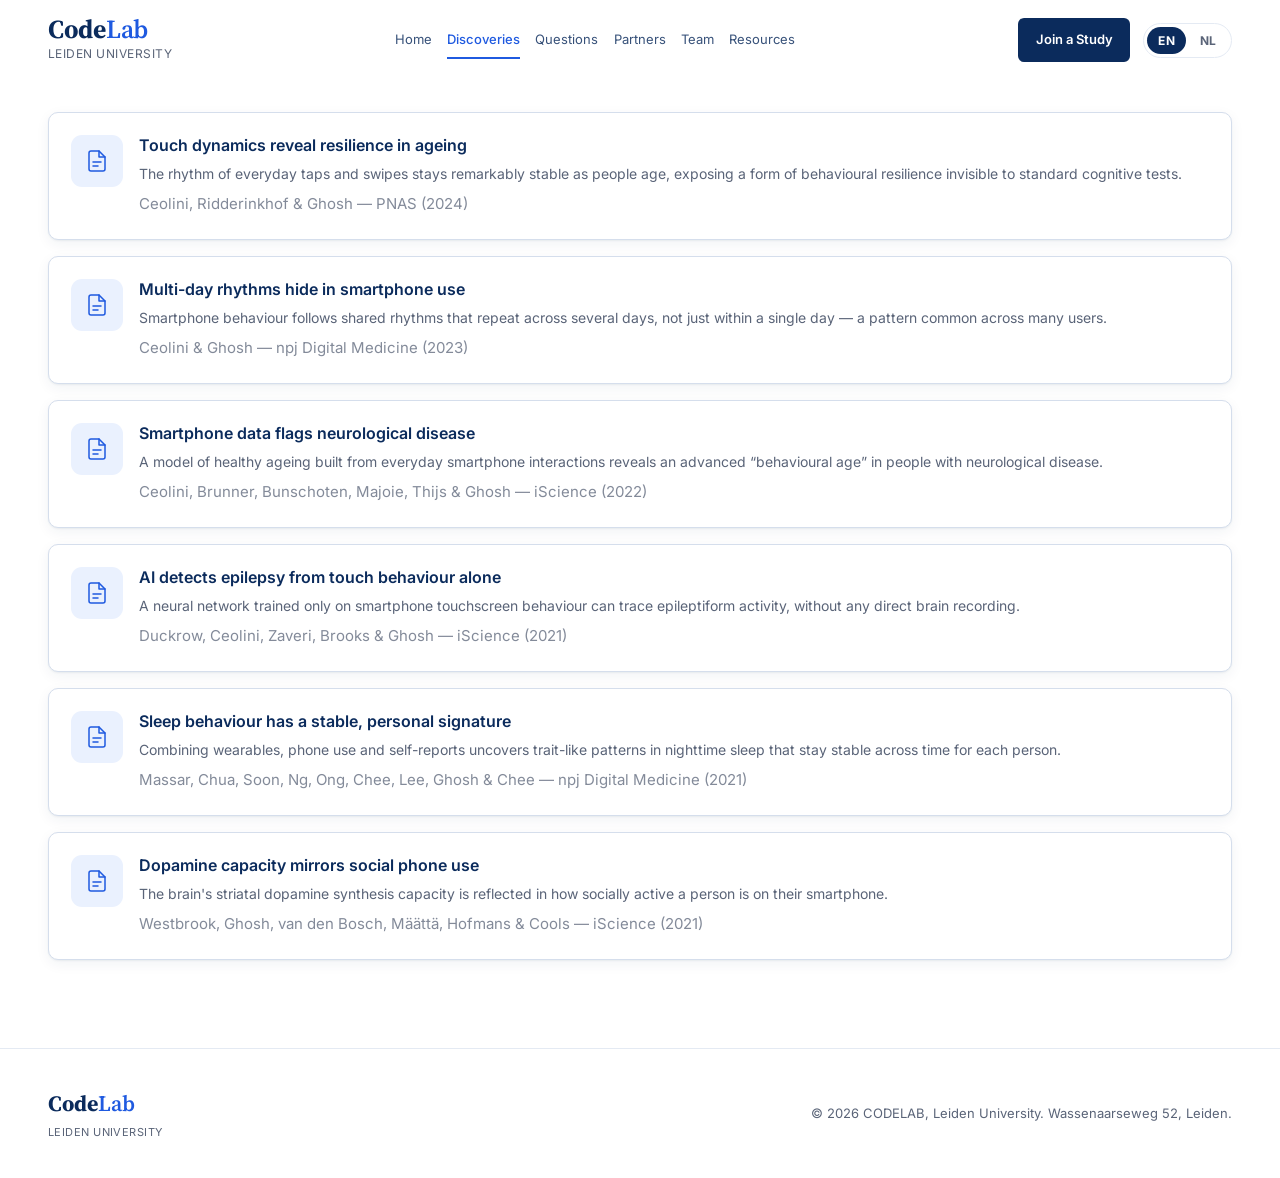
==== discoveries.html @ 873457bf "Update: database" ====
<!DOCTYPE html>
<html lang="en">
<head>
<meta charset="utf-8">
<meta name="viewport" content="width=device-width, initial-scale=1">
<title>Methods &amp; Discoveries · CODELAB — Leiden University</title>
<meta name="description" content="How CODELAB studies real-world behaviour: smartphone touch dynamics, neural recording, and computational modelling — and what we've found so far.">
<link rel="preconnect" href="https://fonts.googleapis.com">
<link rel="preconnect" href="https://fonts.gstatic.com" crossorigin>
<link href="https://fonts.googleapis.com/css2?family=Source+Serif+4:opsz,wght@8..60,400;8..60,600;8..60,700&family=Inter:wght@400;500;600;700&display=swap" rel="stylesheet">
<link rel="icon" href="data:image/svg+xml,<svg xmlns='http://www.w3.org/2000/svg' viewBox='0 0 32 32'><circle cx='16' cy='16' r='14' fill='%231f5ae0'/></svg>">
<link rel="stylesheet" href="css/styles.css">
</head>
<body>

<!-- HEADER -->
<header class="site-header" id="header">
  <div class="wrap header-inner">
    <a class="brand" href="index.html" aria-label="CODELAB, Leiden University">
      <span class="brand-name"><strong>Code</strong>Lab</span>
      <span class="brand-sub" data-i18n="brandSub">Leiden University</span>
    </a>

    <nav class="nav" id="primary-nav" aria-label="Primary">
        <a href="index.html" data-i18n="navHome">Home</a>
        <a href="discoveries.html" class="is-active" data-i18n="navMethods">Discoveries</a>
        <a href="questions.html" data-i18n="navQuestions">Questions</a>
        <a href="partners.html" data-i18n="navPartners">Partners</a>
        <a href="team.html" data-i18n="navTeam">Team</a>
        <a href="resources.html" data-i18n="navResources">Resources</a>
      </nav>

    <div class="header-controls">
      <a href="https://www.universiteitleiden.nl/en/staffmembers/arko-ghosh" class="btn btn-primary btn-sm nav-cta" data-i18n="navJoin">Join a Study</a>

      <div class="lang-switch" role="group" aria-label="Language">
        <button class="lang-btn is-active" data-lang="en" type="button">EN</button>
        <button class="lang-btn" data-lang="nl" type="button">NL</button>
      </div>

      <button class="nav-toggle" id="navToggle" aria-expanded="false" aria-controls="primary-nav" aria-label="Open menu">
        <span></span><span></span><span></span>
      </button>
    </div>
  </div>
</header>

<main>

<!-- DISCOVERIES -->
<section class="discoveries-section">
  <div class="wrap">
    <!-- Filled from data/discoveries.json -->
    <div class="discovery-grid" id="discoveryGrid"></div>
  </div>
</section>

</main>

<footer class="site-footer">
  <div class="wrap footer-inner">
    <div>
      <span class="footer-brand"><strong>Code</strong>Lab</span>
      <span class="footer-sub" data-i18n="brandSub">Leiden University</span>
    </div>
    <p class="footer-note">© <span id="year">2026</span> <span data-i18n="footerNote">CODELAB, Leiden University. Wassenaarseweg 52, Leiden.</span></p>
  </div>
</footer>

<script src="js/main.js"></script>
<script src="js/data.js"></script>
<script>
/* Shown when a paper has no image. */
var DEFAULT_ICON = '<path d="M14 2H6a2 2 0 0 0-2 2v16a2 2 0 0 0 2 2h12a2 2 0 0 0 2-2V8z"/><path d="M14 2v6h6"/><path d="M8 13h8M8 17h5"/>';

CodeLabData.load(['discoveries']).then(function (data) {
  var D = CodeLabData, dict = { en: {}, nl: {} };
  var grid = document.getElementById('discoveryGrid');

  if (!data.discoveries) {
    D.showError(grid);
  } else {
    /* Newest year first; papers from the same year keep their file order. */
    var papers = D.sortByTime(data.discoveries, function (p) { return String(p.year); }, 'desc');
    grid.innerHTML = papers.map(function (p, i) {
      var key = 'paper' + i;
      var media = p.image
        ? '<div class="discovery-media"><img src="' + D.esc(p.image) + '" alt="' + D.esc(D.text(p.title, 'en')) + '" loading="lazy"></div>'
        : '<div class="discovery-icon"><svg viewBox="0 0 24 24" aria-hidden="true">' + DEFAULT_ICON + '</svg></div>';
      var title = '<span data-i18n="' + D.addText(dict, key + 'Name', p.title) + '"></span>';
      if (p.url) title = '<a class="discovery-link" href="' + D.esc(p.url) + '" target="_blank" rel="noopener">' + title + '</a>';
      return '<div class="discovery-item' + (p.image ? ' has-image' : '') + ' reveal"' + (i ? ' data-delay="' + Math.min(i, 7) + '"' : '') + '>' +
        media +
        '<div>' +
          '<p class="discovery-name">' + title + '</p>' +
          '<p class="discovery-desc" data-i18n="' + D.addText(dict, key + 'Desc', p.summary) + '"></p>' +
          '<span class="discovery-cite">' + D.esc(p.authors) + ' — ' + D.esc(p.journal) + ' (' + D.esc(p.year) + ')</span>' +
        '</div>' +
      '</div>';
    }).join('');
  }

  initSite(dict);
});
</script>
</body>
</html>
---- css/styles.css ----
/* ==========================================================
   CodeLab · Leiden University — Design Tokens
   ========================================================== */
:root {
  --ink:        #0B2B5C;
  --ink-soft:   #2A3550;
  --blue:       #1F5AE0;
  --blue-700:   #123C9E;
  --blue-100:   #DCE7FA;
  --blue-050:   #EAF1FE;
  --amber:      #F5B33C;
  --green:      #4CAF7D;
  --text:       #5A6478;
  --bg:         #FFFFFF;
  --bg-soft:    #F6F8FC;
  --line:       #E4EAF3;
  --serif: "Source Serif 4", Georgia, serif;
  --sans:  "Inter", system-ui, -apple-system, sans-serif;
  --wrap:   1400px;
  --nav-h:  80px;
  --radius: 10px;
  --ease:   cubic-bezier(.22,.68,.28,1);
}
*, *::before, *::after { box-sizing: border-box }
html { scroll-behavior: smooth }
body {
  margin: 0; background: var(--bg); color: var(--text);
  font-family: var(--sans); font-size: 18px; line-height: 1.65;
  -webkit-font-smoothing: antialiased;
  overflow-x: clip;
}
img, svg { display: block; max-width: 100% }
a { color: inherit; text-decoration: none }
h1, h2, h3, h4 { margin: 0; color: var(--ink) }
p { margin: 0 }
.wrap { max-width: var(--wrap); margin: 0 auto; padding: 0 48px }
.arrow { display: inline-block; transition: transform .25s var(--ease) }
a:hover .arrow, button:hover .arrow { transform: translateX(4px) }
:focus-visible { outline: 2px solid var(--blue); outline-offset: 3px; border-radius: 4px }

.btn {
  display: inline-flex; align-items: center; gap: 10px;
  padding: 14px 26px; border-radius: 6px; border: 1px solid transparent;
  font-weight: 600; font-size: 15px; cursor: pointer;
  transition: background .2s var(--ease), color .2s var(--ease), box-shadow .2s var(--ease);
}
.btn-primary { background: var(--ink); color: #fff }
.btn-primary:hover { background: var(--blue-700); box-shadow: 0 8px 20px rgba(18,60,158,.22) }

.btn-sm { padding: 10px 20px; font-size: 14px }

/* ---- Header ---- */
.site-header {
  position: sticky; top: 0; z-index: 50;
  background: rgba(255,255,255,.92);
  backdrop-filter: saturate(160%) blur(10px);
  transition: box-shadow .25s var(--ease);
}
.site-header.is-stuck { box-shadow: 0 1px 0 var(--line), 0 6px 24px rgba(11,43,92,.06) }
.header-inner {
  display: flex; align-items: center; justify-content: space-between;
  gap: clamp(14px, 1.6vw, 30px); min-height: 80px;
}
.brand { display: flex; flex-direction: column; gap: 2px; flex-shrink: 0 }
.brand-name {
  display: block; font-family: var(--serif); font-size: 26px;
  font-weight: 600; color: var(--blue); letter-spacing: -.01em; line-height: 1
}
.brand-name strong { color: var(--ink); font-weight: 700 }
.brand-sub { display: block; font-size: 12px; color: var(--text); letter-spacing: .04em; text-transform: uppercase }

.header-controls { display: flex; align-items: center; gap: clamp(10px, 1vw, 16px); flex-shrink: 0 }

.lang-switch {
  display: flex; align-items: center; gap: 2px;
  border: 1px solid var(--line); border-radius: 999px; padding: 3px; background: #fff
}
.lang-btn {
  border: 0; background: none; padding: 6px clamp(9px, 0.9vw, 13px); border-radius: 999px;
  font-size: 12px; font-weight: 700; letter-spacing: .02em;
  color: var(--text); cursor: pointer; transition: background .2s var(--ease), color .2s var(--ease);
  font-family: var(--sans);
}
.lang-btn.is-active { background: var(--ink); color: #fff }
.lang-btn:hover:not(.is-active) { color: var(--blue) }

.nav { display: flex; align-items: center; justify-content: center; flex: 1; min-width: 0; gap: clamp(10px, 1.2vw, 22px) }
.nav a { font-size: clamp(13px, 1vw, 16px); color: var(--ink); opacity: .82; position: relative; padding: 6px 0; white-space: nowrap }
.nav a:hover { opacity: 1; color: var(--blue) }
.nav a.is-active { color: var(--blue); opacity: 1; font-weight: 500 }
.nav a.is-active::after {
  content: ""; position: absolute; left: 0; right: 0; bottom: -2px;
  height: 2px; background: var(--blue)
}
.nav-cta { color: #fff !important; opacity: 1 !important; white-space: nowrap; padding: 10px clamp(14px, 1.3vw, 22px); font-size: clamp(13px, 1vw, 14px) }
.nav-cta.is-active::after { display: none }
.nav-toggle {
  display: none; width: 44px; height: 44px;
  background: none; border: 0; cursor: pointer; padding: 10px
}
.nav-toggle span { display: block; height: 2px; background: var(--ink); margin: 5px 0; transition: transform .25s var(--ease), opacity .2s }
.nav-toggle[aria-expanded="true"] span:nth-child(1) { transform: translateY(7px) rotate(45deg) }
.nav-toggle[aria-expanded="true"] span:nth-child(2) { opacity: 0 }
.nav-toggle[aria-expanded="true"] span:nth-child(3) { transform: translateY(-7px) rotate(-45deg) }

/* ---- Hero (two-column grid: text left ~40%, illustration right ~60%) ---- */
.hero {
  overflow: hidden;
  background: radial-gradient(56% 64% at 72% 48%, rgba(31,90,224,.07), rgba(31,90,224,0) 70%), #fff;
}
.hero-inner {
  display: grid;
  grid-template-columns: minmax(0, 40fr) minmax(0, 60fr);
  gap: clamp(8px, 1.2vw, 20px); align-items: center;
  min-height: calc(100vh - var(--nav-h));
  padding-block: clamp(16px, 3vh, 40px);
}
.hero-copy { position: relative; z-index: 2; display: flex; flex-direction: column }
.hero-media {
  position: relative; z-index: 1;
  justify-self: end; width: 100%;
  transform: scale(1.12); transform-origin: center right;
}
.hero-bg {
  width: 100%; height: auto; max-width: 100%;
  object-fit: contain; display: block;
  animation: heroFade .9s var(--ease) both;
}
@keyframes heroFade { from { opacity: 0; transform: translateY(12px) } to { opacity: 1; transform: none } }
.hero-title {
  font-family: var(--serif); font-weight: 700;
  /* Image beside the text: keep the fixed line breaks and scale the whole title with the screen.
     4vw keeps the longest line (Dutch) inside the text column; 60px caps it once the column stops growing */
  font-size: clamp(32px, 4vw, 60px); line-height: 1.06; letter-spacing: -.02em;
  white-space: nowrap;
}
.hero-title em { font-style: normal; color: var(--blue) }
.hero-lede { margin: clamp(16px, 2.4vh, 24px) 0 clamp(20px, 3vh, 30px); font-size: clamp(17px, 1.2vw, 19px); line-height: 1.6; max-width: 42ch; color: var(--text) }
.hero-actions { display: flex; flex-wrap: wrap; gap: 16px }
.scroll-hint {
  display: inline-flex; align-items: center; gap: 12px;
  margin-top: clamp(20px, 3vh, 32px); color: var(--text); font-size: 14px
}
.scroll-hint:hover { color: var(--blue) }
.scroll-arrow { animation: arrowBounce 1.6s ease-in-out infinite }
@keyframes arrowBounce { 0%, 100% { transform: translateY(0) } 50% { transform: translateY(6px) } }

/* ---- Data load error (js/data.js) ---- */
.data-error { font-size: 14px; color: var(--text); padding: 12px 0 }

/* ---- Shared section labels ---- */

.section-title {
  font-family: var(--serif); font-size: clamp(28px, 2.6vw, 40px);
  font-weight: 600; line-height: 1.2; letter-spacing: -.015em
}

/* ---- Timeline ---- */
.timeline-band {
  border-top: 1px solid var(--line); border-bottom: 1px solid var(--line);
  padding: 44px 0 34px; background: #fff
}
.timeline-head { display: grid; grid-template-columns: 220px minmax(0, 1fr); gap: 28px; align-items: start }
.timeline-title { font-size: 16px; font-weight: 600; line-height: 1.5; color: var(--ink) }
.timeline-scroller { overflow-x: auto; padding-bottom: 6px; scrollbar-width: thin }
.timeline {
  display: grid; grid-auto-flow: column; grid-auto-columns: minmax(132px, 1fr);
  gap: 16px; list-style: none; margin: 0; padding: 0;
  /* --count = number of milestones (set by index.html); keeps list and axis the same width */
  min-width: calc(var(--count, 7) * 132px + (var(--count, 7) - 1) * 16px)
}
.tl-item {
  display: grid; grid-template-columns: 34px 1fr;
  grid-template-rows: auto auto; column-gap: 10px; align-items: center
}
.tl-icon {
  grid-row: 1 / span 2; width: 34px; height: 34px;
  display: grid; place-items: center; border-radius: 8px; background: var(--blue-050)
}
.tl-icon svg {
  width: 20px; height: 20px; fill: none; stroke: var(--blue);
  stroke-width: 1.5; stroke-linecap: round; stroke-linejoin: round
}
.tl-era { font-weight: 700; font-size: 13px; color: var(--ink) }
.tl-text { font-size: 12px; line-height: 1.35; color: var(--text) }
.tl-now .tl-era { color: var(--blue) }
.tl-now .tl-icon { background: var(--blue-100) }
.tl-axis { position: relative; height: 20px; margin-top: 14px; min-width: calc(var(--count, 7) * 132px + (var(--count, 7) - 1) * 16px) }
.tl-line { position: absolute; left: 0; right: 0; top: 9px; height: 2px; background: var(--line) }
.tl-dot {
  position: absolute; top: 4px; width: 12px; height: 12px; border-radius: 50%;
  background: #fff; border: 2.5px solid var(--blue);
  left: calc((100% - 12px) * var(--i) / max(var(--count, 7) - 1, 1))
}

.tl-dot-amber { border-color: var(--amber) }

/* ---- Partners ---- */
.partners { padding: 96px 0; border-top: 1px solid var(--line) }

.partner-logos { display: grid; grid-template-columns: repeat(4, 1fr); gap: 14px; margin-top: 48px }
.partner-logo {
  height: 64px; display: grid; place-items: center;
  background: var(--bg-soft); border: 1px solid var(--line);
  border-radius: var(--radius); font-size: 13px; font-weight: 600;
  color: var(--text); text-align: center; padding: 0 16px; line-height: 1.4
}

/* ---- Footer ---- */
.site-footer { border-top: 1px solid var(--line); padding: 36px 0; background: #fff }
.footer-inner { display: flex; flex-wrap: wrap; align-items: center; justify-content: space-between; gap: 20px }
.footer-brand { font-family: var(--serif); font-size: 22px; font-weight: 600; color: var(--blue) }
.footer-brand strong { color: var(--ink); font-weight: 700 }
.footer-sub { display: block; font-size: 11px; color: var(--text); letter-spacing: .04em; text-transform: uppercase; margin-top: 2px }
.site-footer nav { display: flex; flex-wrap: wrap; gap: 22px; font-size: 14px }
.site-footer nav a:hover { color: var(--blue) }
.footer-note { font-size: 13px; margin: 0 }

/* ---- Page hero (sub-pages) ---- */

/* Compact page-hero variant: title only, minimal whitespace (used on Team page) */

/* ---- Discoveries (list of findings, used on Methods page) ---- */
.discoveries-section { padding: 32px 0 88px }
.discovery-grid { display: grid; grid-template-columns: minmax(0, 1fr); gap: 16px }
.discovery-item {
  display: grid; grid-template-columns: 52px minmax(0, 1fr); gap: 16px;
  padding: 22px; background: #fff; border: 1px solid #D5DEEC;
  border-radius: var(--radius); align-items: start;
  box-shadow: 0 1px 2px rgba(11,43,92,.06), 0 4px 14px rgba(11,43,92,.06);
  transition: box-shadow .25s var(--ease), border-color .25s var(--ease)
}
.discovery-item:hover { border-color: var(--blue-100); box-shadow: 0 2px 4px rgba(11,43,92,.06), 0 12px 28px rgba(11,43,92,.12) }
.discovery-icon {
  width: 52px; height: 52px; display: grid; place-items: center;
  border-radius: 11px; background: var(--blue-050)
}
.discovery-icon svg {
  width: 24px; height: 24px; fill: none; stroke: var(--blue);
  stroke-width: 1.5; stroke-linecap: round; stroke-linejoin: round
}
.discovery-name { font-size: 16px; font-weight: 600; color: var(--ink); margin-bottom: 6px; line-height: 1.35; overflow-wrap: break-word }
/* Paper link on the title, and an optional image/GIF in place of the icon */
.discovery-link { color: inherit }
.discovery-link:hover { color: var(--blue); text-decoration: underline; text-underline-offset: 3px }
.discovery-item.has-image { grid-template-columns: 180px minmax(0, 1fr); gap: 20px }
.discovery-media { border-radius: 8px; overflow: hidden; background: var(--blue-050) }
.discovery-media img { display: block; width: 100%; height: auto }
.discovery-desc { font-size: 14px; color: var(--text); line-height: 1.55 }
.discovery-cite { display: block; font-size: 15px; color: var(--text); margin-top: 8px; opacity: .75 }

/* ---- Question cards (Research Questions page) ---- */
.questions-section { padding: 32px 0 72px }
.question-grid { display: grid; grid-template-columns: 1fr; gap: 20px }
.question-card {
  background: #fff; border: 1px solid #D5DEEC; border-radius: var(--radius);
  padding: 28px 26px; display: grid; grid-template-columns: 48px 1fr; gap: 10px 20px; align-items: start;
  box-shadow: 0 1px 2px rgba(11,43,92,.06), 0 4px 14px rgba(11,43,92,.06);
  transition: box-shadow .3s var(--ease), transform .3s var(--ease)
}
.question-card:hover { box-shadow: 0 16px 34px rgba(11,43,92,.11); transform: translateY(-5px) }
.question-icon {
  grid-row: 1 / span 2;
  width: 48px; height: 48px; display: grid; place-items: center;
  border-radius: 11px; background: var(--blue-050)
}
.question-icon svg {
  width: 24px; height: 24px; fill: none; stroke: var(--blue);
  stroke-width: 1.5; stroke-linecap: round; stroke-linejoin: round
}
.question-name { font-size: 17px; font-weight: 600; color: var(--ink); line-height: 1.4 }
.question-desc { font-size: 14px; color: var(--text); line-height: 1.6 }

/* ---- Team cards (Team page) ---- */
.team-section { padding: 56px 0 72px }

/* ---- Resource cards (Resources page) ---- */
.resources-section { padding: 32px 0 72px }
.resource-grid { display: grid; grid-template-columns: repeat(3, 1fr); gap: 18px }
.resource-card {
  background: #fff; border: 1px solid #D5DEEC; border-radius: var(--radius); padding: 28px;
  display: flex; flex-direction: column; gap: 10px; text-decoration: none;
  box-shadow: 0 1px 2px rgba(11,43,92,.06), 0 4px 14px rgba(11,43,92,.06);
  transition: box-shadow .25s var(--ease), border-color .25s var(--ease)
}
.resource-card:hover { border-color: var(--blue-100); box-shadow: 0 2px 4px rgba(11,43,92,.06), 0 12px 28px rgba(11,43,92,.12) }
.res-block + .res-block { margin-top: 56px; padding-top: 48px; border-top: 1px solid var(--line) }
.res-head { display: flex; align-items: center; gap: 16px; margin-bottom: 24px }
.res-icon {
  flex-shrink: 0; width: 52px; height: 52px; display: grid; place-items: center;
  border-radius: 12px; background: var(--blue-050)
}
.res-icon svg {
  width: 26px; height: 26px; fill: none; stroke: var(--blue);
  stroke-width: 1.6; stroke-linecap: round; stroke-linejoin: round
}
.res-title { font-family: var(--serif); font-size: clamp(24px, 2vw, 30px); font-weight: 600; color: var(--ink); line-height: 1.2 }
.res-sub { font-size: 15px; color: var(--text); margin-top: 4px }
.resource-type { font-size: 11px; font-weight: 700; letter-spacing: .1em; text-transform: uppercase; color: var(--blue) }
.resource-name { font-size: 16px; font-weight: 600; color: var(--ink); line-height: 1.3 }
.resource-desc { font-size: 14px; color: var(--text); line-height: 1.55; flex: 1 }
.resource-link { display: inline-flex; align-items: center; gap: 6px; font-size: 13px; font-weight: 500; color: var(--blue); margin-top: 10px }

/* ---- Scroll reveal ---- */
.reveal { opacity: 0; transform: translateY(18px); transition: opacity .7s var(--ease), transform .7s var(--ease) }
.reveal[data-delay="1"] { transition-delay: .08s }
.reveal[data-delay="2"] { transition-delay: .16s }
.reveal[data-delay="3"] { transition-delay: .24s }
.reveal[data-delay="4"] { transition-delay: .32s }
.reveal[data-delay="5"] { transition-delay: .40s }
.reveal[data-delay="6"] { transition-delay: .48s }
.reveal.is-in { opacity: 1; transform: none }

/* ---- Responsive ---- */
@media (max-width: 1180px) {
  .wrap { padding: 0 32px }
  
  
  .partner-logos { grid-template-columns: repeat(3, 1fr) }
}
@media (max-width: 960px) {
  .nav {
    position: absolute; left: 0; right: 0; top: 100%;
    flex-direction: column; align-items: flex-start; gap: 0;
    background: #fff; border-top: 1px solid var(--line);
    padding: 10px 32px 22px; display: none
  }
  .nav.is-open { display: flex }
  .nav a { width: 100%; padding: 14px 0; border-bottom: 1px solid var(--line); white-space: normal }
  /* Full-width rows: underline the label text only, not the whole row */
  .nav a.is-active::after { display: none }
  .nav a.is-active { text-decoration: underline 2px var(--blue); text-underline-offset: 6px }
  .nav-toggle { display: block }
  
  .timeline-head { grid-template-columns: 1fr; gap: 18px }
}
@media (max-width: 1024px) {
  .hero-inner {
    grid-template-columns: 1fr; gap: clamp(20px, 4vw, 32px);
    min-height: 0; padding-block: clamp(24px, 5vh, 48px);
  }
  .hero-copy { align-items: flex-start }
  .hero-media { justify-self: center; width: 100%; max-width: 660px; transform: none; z-index: auto }
  /* Image moves below the text: drop the fixed line breaks and let the text wrap to the width */
  .hero-title { font-size: clamp(36px, 5.2vw, 48px); white-space: normal }
  .hero-title br { display: none }
  .hero-lede { max-width: 62ch }
}
@media (max-width: 640px) {
  .wrap { padding: 0 24px }
  .nav { padding-left: 24px; padding-right: 24px }
  .hero-actions .btn { flex: 1; justify-content: center }
  .partner-logos { grid-template-columns: repeat(2, 1fr) }
  
  
  
  .header-controls { gap: 12px }
  
   .resource-grid { grid-template-columns: 1fr }
  
}
@media (max-width: 440px) {
  /* Keep brand + CTA + language switch + menu button on one row on phones */
  .wrap { padding: 0 20px }
  .header-inner { gap: 8px }
  .header-controls { gap: 6px }
  .brand-name { font-size: 21px }
  .brand-sub { font-size: 9.5px; letter-spacing: .02em }
  /* long labels (e.g. Dutch) wrap onto two lines instead of pushing the menu button off-screen */
  .nav-cta { padding: 6px 11px; font-size: 12px; white-space: normal; max-width: 8.5em; text-align: center; line-height: 1.2 }
  .lang-btn { padding: 5px 8px; font-size: 11px }
  .nav-toggle { width: 38px; padding: 8px 6px }
  .nav { padding-left: 20px; padding-right: 20px }
  .discovery-item { grid-template-columns: 40px minmax(0, 1fr); gap: 12px; padding: 18px }
  .discovery-icon { width: 40px; height: 40px }
  .discovery-item.has-image { grid-template-columns: minmax(0, 1fr); gap: 14px }
}
@media (max-width: 360px) {
  .header-inner { gap: 6px }
  .header-controls { gap: 4px }
  .brand-name { font-size: 19px }
  .brand-sub { font-size: 8.5px; letter-spacing: 0 }
  .nav-cta { padding: 6px 7px; font-size: 11px; max-width: 7.6em }
  .lang-switch { padding: 2px }
  .lang-btn { padding: 4px 4px }
  .nav-toggle { width: 30px; padding: 8px 3px }
}
@media (prefers-reduced-motion: reduce) {
  *, *::before, *::after { animation: none !important; transition: none !important }
  .reveal { opacity: 1; transform: none }
  html { scroll-behavior: auto }
}

/* ==========================================================
   CodeLab - Team page timelines  (css/team.css)
   ----------------------------------------------------------
   STANDALONE stylesheet. Load it AFTER css/styles.css:
       <link rel="stylesheet" href="css/styles.css">
       <link rel="stylesheet" href="css/team.css">
   It inherits the design tokens (--blue, --ink, --line ...)
   declared on :root in styles.css. Do not paste this into
   styles.css - keeping it separate is what makes the team
   page independently maintainable.

   Uses only existing tokens: --blue, --amber, --ink, --line,
   --bg-soft, --text. Amber marks the one thing worth clicking.
   ASCII only - no literal non-ASCII characters in this file.
   ========================================================== */

/* ---- member card ---- */
.tmember-list { display: flex; flex-direction: column; gap: 12px }
/* The [hidden] attribute relies on the browser default display:none.
   Any author `display` rule outranks it, so the alumni panel would stay
   visible while the toggle only swapped its label. Restore it here. */
.tmember-list[hidden] { display: none }
.tmember {
  border: 1px solid var(--line); border-radius: var(--radius);
  background: #fff; padding: 16px 24px 12px;
  transition: box-shadow .25s var(--ease)
}
.tmember:hover { box-shadow: 0 8px 24px rgba(11,43,92,.07) }

.tmember-head {
  display: grid; grid-template-columns: 44px 1fr auto;
  gap: 14px; align-items: center
}
.tmember-actions { display: flex; align-items: center; gap: 8px }
.tmember-photo {
  width: 44px; height: 44px; border-radius: 50%; overflow: hidden;
  background: var(--blue-100); display: grid; place-items: center;
  position: relative; flex-shrink: 0
}
.tmember-photo svg {
  width: 22px; height: 22px; fill: none; stroke: var(--blue);
  stroke-width: 1.5; stroke-linecap: round
}
.tmember-photo img {
  position: absolute; inset: 0; width: 100%; height: 100%;
  object-fit: cover; border-radius: 50%
}
.tmember-name { font-size: 16px; font-weight: 600; color: var(--ink); line-height: 1.3 }
/* only rendered for alumni - current members show no role */
.tmember-role { font-size: 13px; color: var(--text); line-height: 1.4 }
.tmember-link {
  display: inline-flex; align-items: center; gap: 6px; white-space: nowrap;
  font-size: 13px; font-weight: 500; color: var(--blue);
  border: 1px solid var(--line); border-radius: 99px; padding: 8px 16px;
  transition: border-color .2s var(--ease), background .2s var(--ease)
}
.tmember-link:hover { border-color: var(--blue); background: var(--blue-050) }

/* ---- replay (speed is fixed in js/team.js, no viewer control) ---- */
.tml-replay {
  font-family: var(--sans); font-size: 12px; font-weight: 600;
  color: var(--text); background: none; border: 1px solid var(--line);
  cursor: pointer; padding: 6px 14px; border-radius: 99px; line-height: 1.4;
  transition: color .2s var(--ease), border-color .2s var(--ease)
}
.tml-replay:hover { color: var(--blue); border-color: var(--blue) }

/* ---- stage ---- */
.tml-stage { position: relative; margin-top: 8px }
.tml-svg { position: absolute; top: 0; overflow: visible }
.tml-guide { stroke: var(--line); stroke-width: 2 }
.tml-path {
  stroke: var(--blue); stroke-width: 2;
  stroke-linecap: round; stroke-linejoin: round;
  stroke-dasharray: 1; stroke-dashoffset: 1
}
/* alumni: the thread narrows to a point instead of ending in an arrow.
   A stroke cannot vary in width, so this is a filled outline built in
   js/team.js - fill, not stroke. */
.tml-tail { fill: var(--blue); opacity: 0; transition: opacity .3s var(--ease) }
.tml-tail.is-in { opacity: 1 }
.tml-nodes { position: absolute; inset: 0 }

/* ---- dots ---- */
.tml-dot {
  position: absolute; width: 34px; height: 34px; padding: 0;
  transform: translate(-50%, -50%); border: 0; background: none;
  display: grid; place-items: center;
  opacity: 0; transition: opacity .28s var(--ease)
}
.tml-dot.is-in { opacity: 1 }
.tml-dot.is-key { pointer-events: auto }
.tml-mark {
  width: 12px; height: 12px; border-radius: 50%;
  background: #fff; border: 2.5px solid var(--blue);
  transform: scale(.55);
  transition: transform .28s var(--ease), background .2s var(--ease),
              border-color .2s var(--ease), box-shadow .2s var(--ease)
}
.tml-dot.is-in .tml-mark { transform: scale(1) }

.tml-dot.is-key .tml-mark {
  width: 16px; height: 16px; border-color: var(--amber); border-width: 3px
}
.tml-dot.is-key:hover .tml-mark,
.tml-dot.is-hot .tml-mark { box-shadow: 0 0 0 5px rgba(245,179,60,.18) }
.tml-dot.is-open .tml-mark {
  background: var(--amber); box-shadow: 0 0 0 5px rgba(245,179,60,.22)
}

/* ---- end cap: arrow, current members only.
     Alumni get the tapered tail above instead. ---- */
.tml-cap {
  position: absolute; width: 14px; height: 14px;
  opacity: 0; transition: opacity .3s var(--ease)
}
.tml-cap.is-in { opacity: 1 }
.tml-cap::before {
  content: ""; position: absolute; left: 1px; top: 3px;
  width: 8px; height: 8px; border-right: 2px solid var(--blue);
  border-top: 2px solid var(--blue); transform: rotate(45deg)
}

/* ---- labels ---- */
.tml-label {
  position: absolute; transform: translateX(-50%);
  display: flex; flex-direction: column; gap: 1px;
  opacity: 0; transition: opacity .32s var(--ease);
  pointer-events: none;
  /* button reset - key labels are <button>, plain ones are <div> */
  margin: 0; padding: 0; border: 0; background: none;
  font-family: var(--sans); text-align: left
}
/* the whole key label, "Read more" included, opens the panel */
button.tml-label { pointer-events: auto; cursor: pointer }
button.tml-label:hover .tml-text { color: var(--ink) }
button.tml-label:hover .tml-more { text-decoration: underline }
.tml-label.is-above { transform: translate(-50%, -100%) }
.tml-label.is-in { opacity: 1 }
.tml-year { font-size: 12px; font-weight: 700; color: var(--ink); letter-spacing: .02em }
.tml-text { font-size: 13px; line-height: 1.4; color: var(--text) }
.tml-more { font-size: 11px; font-weight: 600; color: #9A6A00; margin-top: 2px }

/* ---- detail panel ---- */
.tml-details { margin-top: 0 }
.tml-detail {
  background: var(--bg-soft); border: 1px solid var(--line);
  border-left: 3px solid var(--amber); border-radius: 0;
  padding: 16px 20px; margin-top: 4px;
  animation: tmlOpen .3s var(--ease) both
}
@keyframes tmlOpen { from { opacity: 0; transform: translateY(-6px) } to { opacity: 1; transform: none } }
.tml-detail-year { font-size: 12px; font-weight: 700; color: #9A6A00; letter-spacing: .06em }
.tml-detail-title { font-size: 16px; font-weight: 600; color: var(--ink); margin-top: 4px; line-height: 1.35 }
.tml-detail-body { font-size: 14px; line-height: 1.6; color: var(--text); margin-top: 6px; max-width: 76ch }

/* ---- vertical mode (portrait devices) ---- */
.tmember.is-vert .tml-label { transform: translateY(-50%) }
.tmember.is-vert .tml-label.is-above { transform: translateY(-50%) }
.tmember.is-vert .tml-text { font-size: 14px }

/* ---- section rhythm (item 3: much less whitespace) ---- */
.team-section { padding: 32px 0 24px }

/* ---- alumni: identical card, collapsed by default, page foot ---- */
.alumni-section { padding: 0 0 48px }
.alumni-head { border-top: 1px solid var(--line); padding-top: 24px }
.alumni-toggle {
  display: inline-flex; align-items: center; gap: 12px;
  font-family: var(--sans); font-size: 15px; font-weight: 600; color: var(--ink);
  background: none; border: 1px solid var(--line); border-radius: 99px;
  padding: 12px 24px; cursor: pointer;
  transition: border-color .2s var(--ease), color .2s var(--ease)
}
.alumni-toggle:hover { border-color: var(--blue); color: var(--blue) }
.alumni-chev {
  width: 9px; height: 9px; border-right: 2px solid currentColor;
  border-bottom: 2px solid currentColor; transform: rotate(45deg) translate(-2px,-2px);
  transition: transform .3s var(--ease)
}
.alumni-toggle[aria-expanded="true"] .alumni-chev { transform: rotate(-135deg) translate(-2px,-2px) }
.alumni-count { font-size: 13px; font-weight: 500; color: var(--text) }
#alumniPanel { margin-top: 16px }

/* anchor targets for the per-member research links */
.question-card { scroll-margin-top: 100px }

@media (max-width: 640px) {
  .tmember { padding: 16px }
  .tmember-head { grid-template-columns: 40px 1fr; row-gap: 10px }
  .tmember-photo { width: 40px; height: 40px }
  .tmember-actions { grid-column: 1 / -1; justify-self: start; flex-wrap: wrap; max-width: 100% }
  .tmember-link { white-space: normal }
}

@media (prefers-reduced-motion: reduce) {
  .tml-path { stroke-dashoffset: 0 }
  .tml-dot, .tml-label, .tml-cap, .tml-tail { opacity: 1 }
  .tml-mark { transform: scale(1) }
}

/* ---- Partners page: bubble clusters ---- */
.partners-page { padding: 32px 0 96px }
.partners-intro { text-align: center; margin: 0 auto 56px }
.bubble-group + .bubble-group { margin-top: 64px; padding-top: 56px; border-top: 1px solid var(--line) }
.bubble-group-title {
  text-align: center; font-size: 12px; font-weight: 700; letter-spacing: .1em;
  text-transform: uppercase; color: var(--blue); margin-bottom: 28px
}
.bubble-cluster {
  --d: 168px;
  display: flex; flex-wrap: wrap; justify-content: center; align-items: center;
  gap: 18px 22px; max-width: 1100px; margin: 0 auto
}
.bubble-cluster[data-size="lg"] { --d: 196px }
.bubble-cluster[data-size="sm"] { --d: 152px }
.bubble-cluster[data-size="sm"] .bubble-name { font-size: 14px }
.bubble {
  position: relative; width: var(--d); height: var(--d); border-radius: 50%;
  display: flex; flex-direction: column; align-items: center; justify-content: center;
  gap: 8px; padding: 18px; text-align: center;
  background: var(--blue-050); border: 1px solid var(--blue-100);
  box-shadow: 0 1px 2px rgba(11,43,92,.06), 0 6px 18px rgba(11,43,92,.07);
  transition: transform .3s var(--ease), box-shadow .3s var(--ease), border-color .3s var(--ease)
}
/* stagger heights so rows read as a cluster, not a grid (sizes stay equal so text always fits) */
.bubble:nth-child(3n+2) { margin-top: 28px }
.bubble:nth-child(3n) { margin-bottom: 24px }
#supporters .bubble, #spinoffs .bubble { background: #fff; border-color: #D5DEEC }
.bubble:hover { transform: translateY(-4px); border-color: var(--blue); box-shadow: 0 2px 4px rgba(11,43,92,.06), 0 14px 30px rgba(11,43,92,.13) }
.bubble-link { display: flex; flex-direction: column; gap: 4px; color: var(--ink) }
/* the whole circle is the homepage link; the contact link sits above it */
.bubble-link::before { content: ""; position: absolute; inset: 0; border-radius: 50% }
.bubble-name { font-size: 15px; font-weight: 600; line-height: 1.3 }
.bubble-place { font-size: 12px; color: var(--text) }
.bubble-contact {
  position: relative; z-index: 1; font-size: 11.5px; line-height: 1.3; color: var(--blue);
  text-decoration: underline; text-underline-offset: 2px
}
.bubble-contact:hover { color: var(--blue-700) }
.bubble:hover .bubble-name { color: var(--blue) }

@media (max-width: 640px) {
  .partners-page { padding: 32px 0 64px }
  .partners-intro { margin-bottom: 40px }
  .bubble-cluster { --d: 148px; gap: 12px 14px }
  .bubble-cluster[data-size="lg"] { --d: 156px }
  .bubble-cluster[data-size="sm"] { --d: 140px }
  .bubble { padding: 12px }
  .bubble:nth-child(3n+2) { margin-top: 18px }
  .bubble:nth-child(3n) { margin-bottom: 14px }
  .bubble-name, .bubble-cluster[data-size="sm"] .bubble-name { font-size: 13.5px }
}
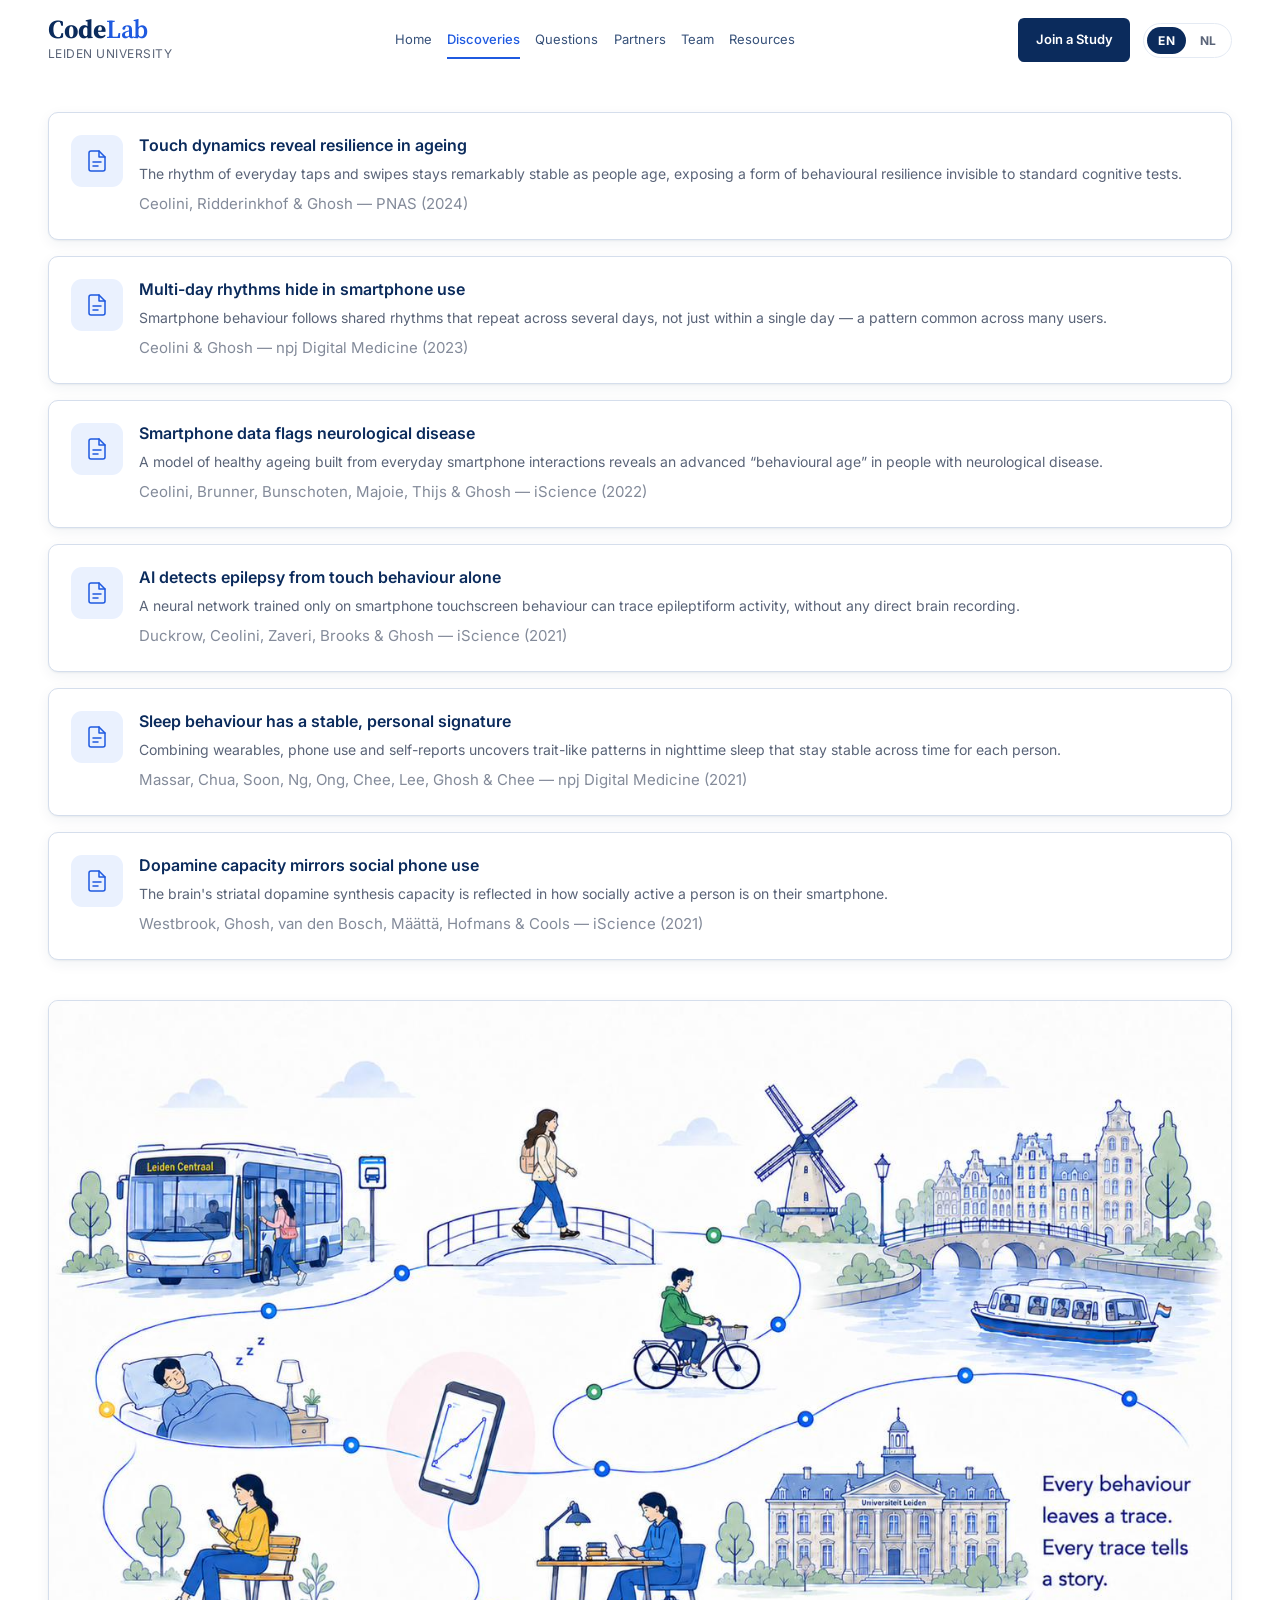
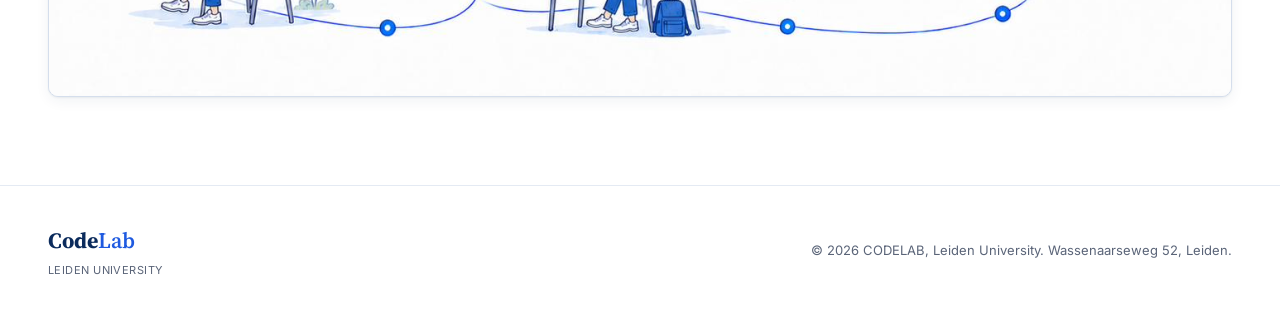
==== commit 9d18e7bd: "Update: discoveries video block Add a full-width video area below the paper list on the Discoveries " ====
--- a/discoveries.html
+++ b/discoveries.html
@@ -52,6 +52,8 @@
   <div class="wrap">
     <!-- Filled from data/discoveries.json -->
     <div class="discovery-grid" id="discoveryGrid"></div>
+    <!-- Filled from data/video.json; stays hidden while no video is set -->
+    <div class="discovery-video reveal" id="discoveryVideo" hidden></div>
   </div>
 </section>
 
@@ -73,9 +75,23 @@
 /* Shown when a paper has no image. */
 var DEFAULT_ICON = '<path d="M14 2H6a2 2 0 0 0-2 2v16a2 2 0 0 0 2 2h12a2 2 0 0 0 2-2V8z"/><path d="M14 2v6h6"/><path d="M8 13h8M8 17h5"/>';
 
-CodeLabData.load(['discoveries']).then(function (data) {
+CodeLabData.load(['discoveries', 'video']).then(function (data) {
   var D = CodeLabData, dict = { en: {}, nl: {} };
   var grid = document.getElementById('discoveryGrid');
+  var videoBox = document.getElementById('discoveryVideo');
+
+  /* Video if set; otherwise the cover image alone as a placeholder; otherwise hidden. */
+  var v = data.video || {};
+  if (v.src) {
+    videoBox.innerHTML = '<video controls playsinline preload="metadata"' +
+      (v.poster ? ' poster="' + D.esc(v.poster) + '"' : '') + '>' +
+      '<source src="' + D.esc(v.src) + '">' +
+    '</video>';
+    videoBox.hidden = false;
+  } else if (v.poster) {
+    videoBox.innerHTML = '<img src="' + D.esc(v.poster) + '" alt="">';
+    videoBox.hidden = false;
+  }
 
   if (!data.discoveries) {
     D.showError(grid);
--- a/css/styles.css
+++ b/css/styles.css
@@ -248,6 +248,15 @@
 .discovery-media img { display: block; width: 100%; height: auto }
 .discovery-desc { font-size: 14px; color: var(--text); line-height: 1.55 }
 .discovery-cite { display: block; font-size: 15px; color: var(--text); margin-top: 8px; opacity: .75 }
+/* Optional video below the list (data/video.json) */
+.discovery-video {
+  margin-top: 40px; border: 1px solid #D5DEEC; border-radius: var(--radius);
+  overflow: hidden; background: var(--bg-soft);
+  box-shadow: 0 1px 2px rgba(11,43,92,.06), 0 4px 14px rgba(11,43,92,.06)
+}
+.discovery-video video,
+.discovery-video img { display: block; width: 100%; height: auto; max-height: 80vh; object-fit: contain }
+.discovery-video video { background: var(--ink) }
 
 /* ---- Question cards (Research Questions page) ---- */
 .questions-section { padding: 32px 0 72px }
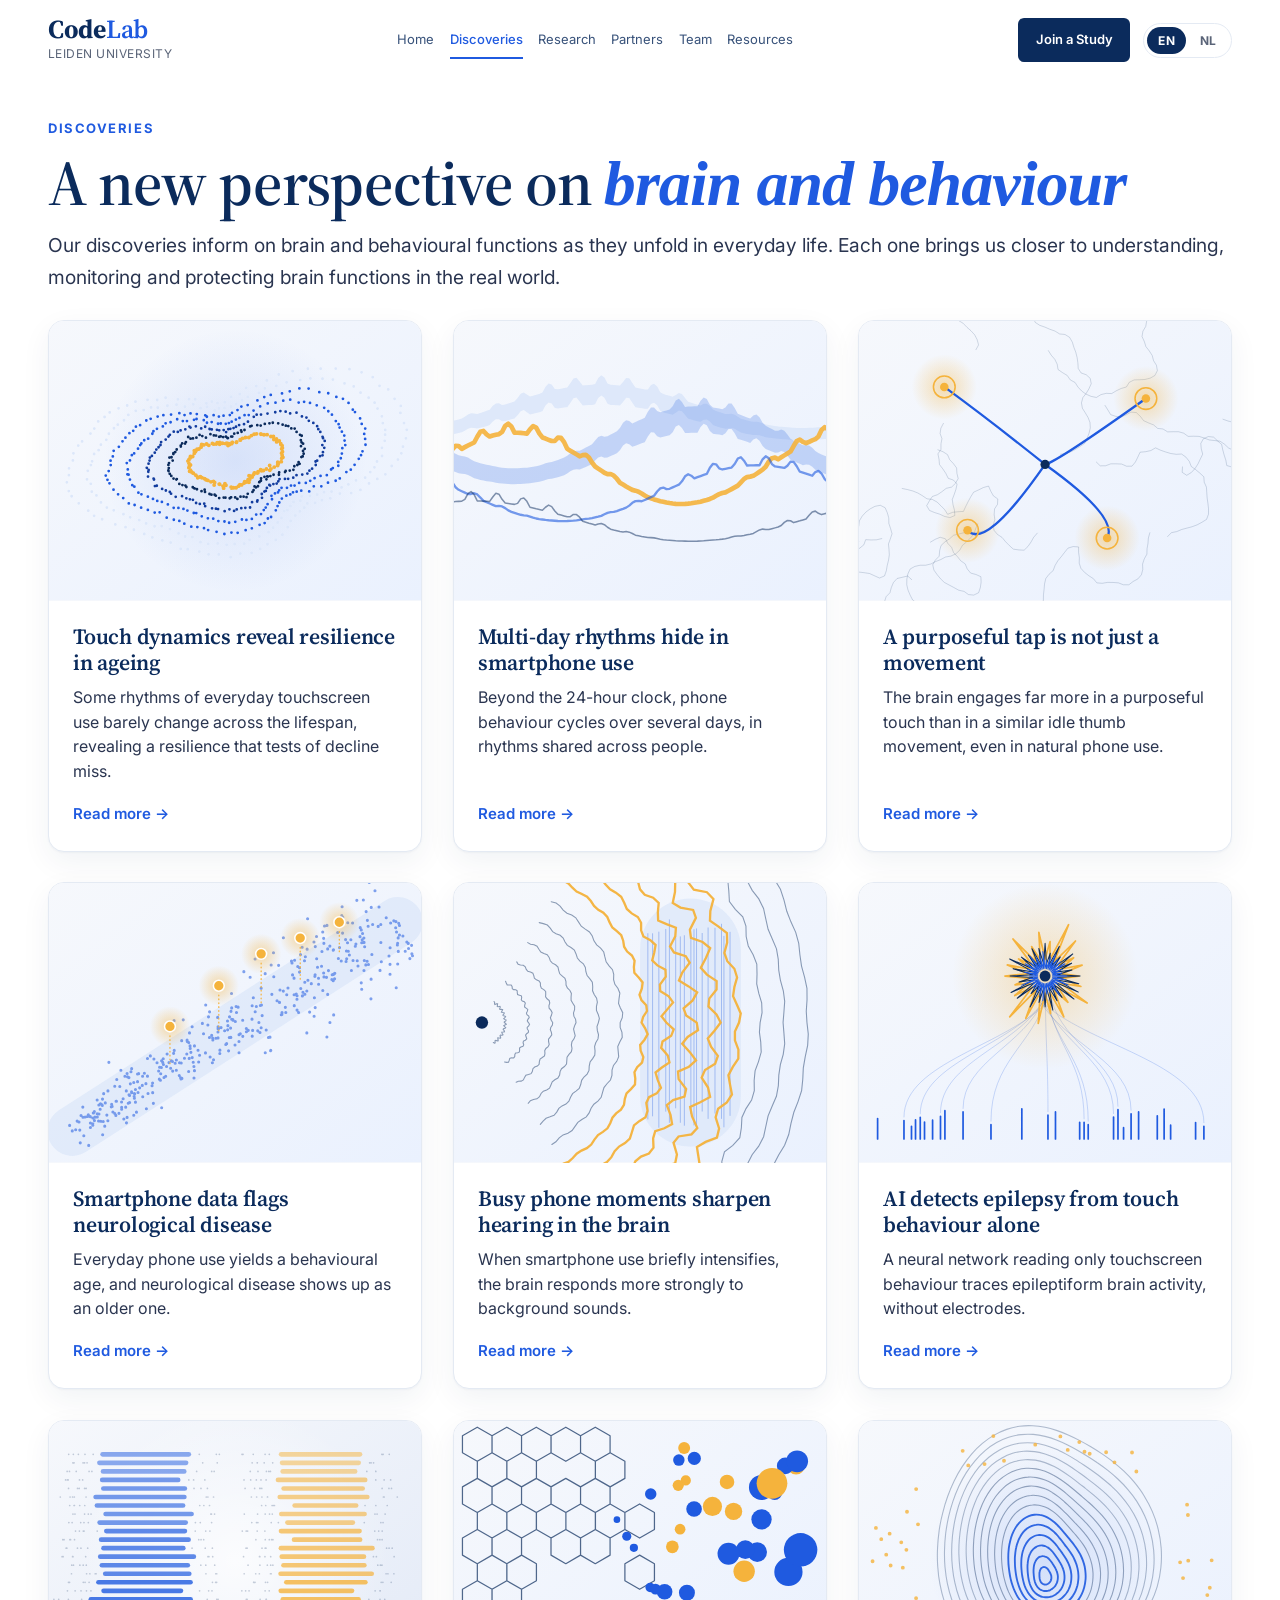
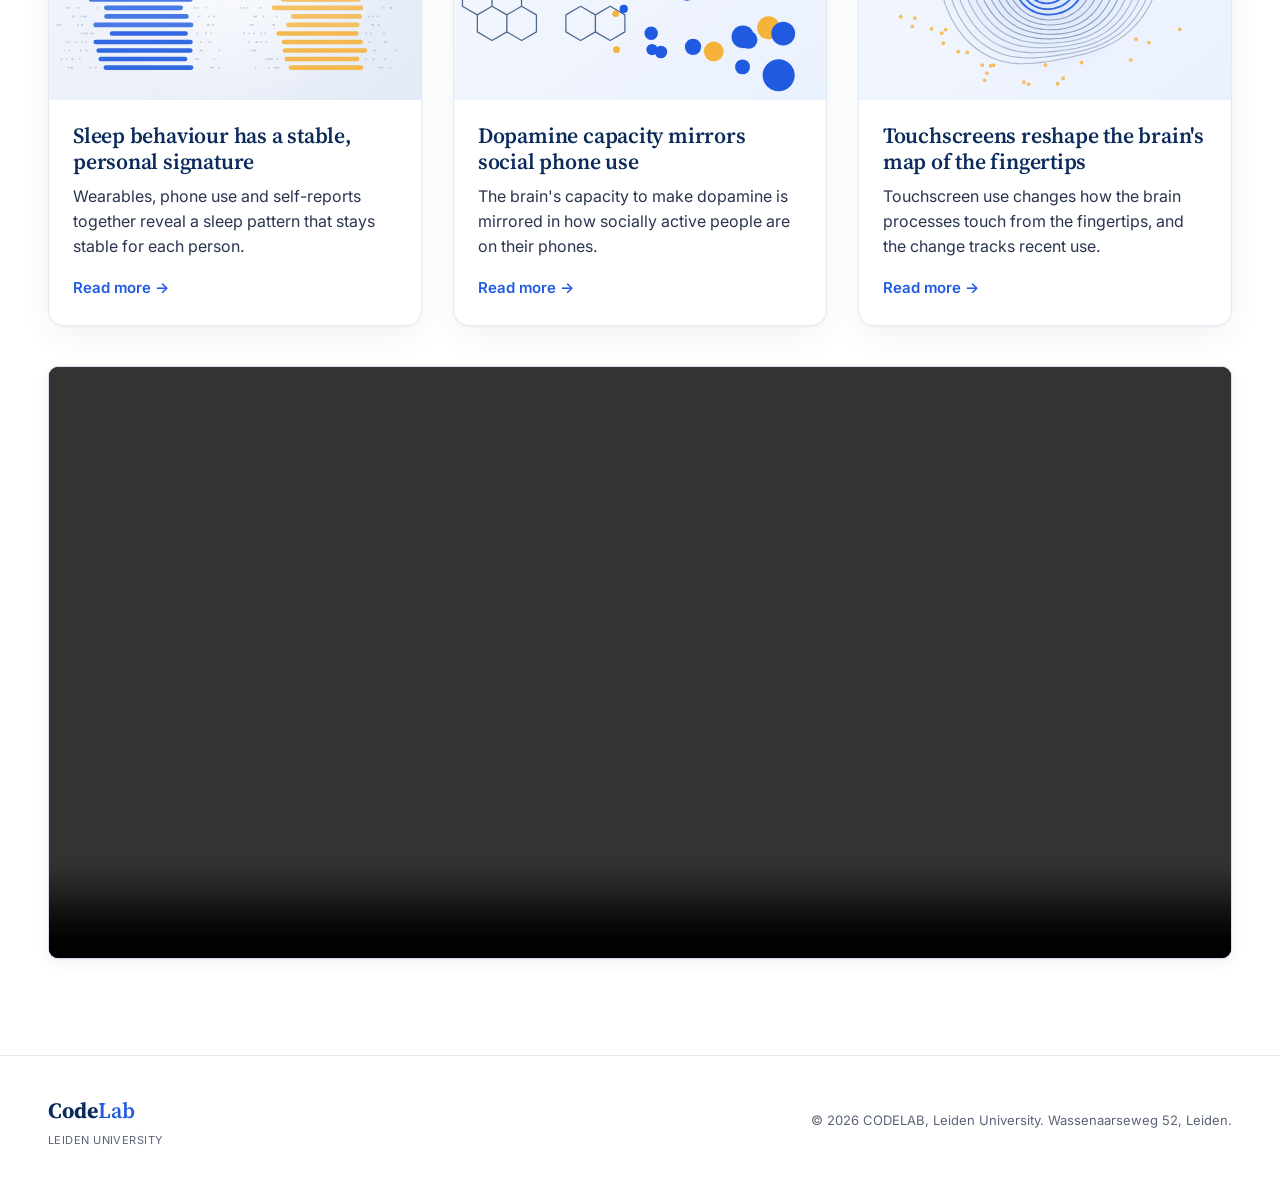
==== commit 7c137c09: "Update CodeLab website" ====
--- a/discoveries.html
+++ b/discoveries.html
@@ -24,7 +24,7 @@
     <nav class="nav" id="primary-nav" aria-label="Primary">
         <a href="index.html" data-i18n="navHome">Home</a>
         <a href="discoveries.html" class="is-active" data-i18n="navMethods">Discoveries</a>
-        <a href="questions.html" data-i18n="navQuestions">Questions</a>
+        <a href="research.html" data-i18n="navQuestions">Research</a>
         <a href="partners.html" data-i18n="navPartners">Partners</a>
         <a href="team.html" data-i18n="navTeam">Team</a>
         <a href="resources.html" data-i18n="navResources">Resources</a>
@@ -47,11 +47,19 @@
 
 <main>
 
-<!-- DISCOVERIES -->
-<section class="discoveries-section">
+<!-- INTRO -->
+<section class="disc-intro">
   <div class="wrap">
-    <!-- Filled from data/discoveries.json -->
-    <div class="discovery-grid" id="discoveryGrid"></div>
+    <p class="disc-eyebrow reveal" data-i18n="discEyebrow">Discoveries</p>
+    <h1 class="disc-title reveal" data-delay="1"><span data-i18n="discTitle">A new perspective on</span> <em data-i18n="discHighlight">brain and behaviour</em></h1>
+    <p class="disc-lede reveal" data-delay="2" data-i18n="discLede">Our discoveries inform on brain and behavioural functions as they unfold in everyday life. Each one brings us closer to understanding, monitoring and protecting brain functions in the real world.</p>
+  </div>
+</section>
+
+<!-- DISCOVERIES (filled from data/discoveries.json; artwork from js/discovery-art.js) -->
+<section class="disc-list-section">
+  <div class="wrap">
+    <div class="disc-gallery" id="discoveryGrid"></div>
     <!-- Filled from data/video.json; stays hidden while no video is set -->
     <div class="discovery-video reveal" id="discoveryVideo" hidden></div>
   </div>
@@ -71,14 +79,35 @@
 
 <script src="js/main.js"></script>
 <script src="js/data.js"></script>
+<script src="js/discovery-art.js"></script>
 <script>
-/* Shown when a paper has no image. */
-var DEFAULT_ICON = '<path d="M14 2H6a2 2 0 0 0-2 2v16a2 2 0 0 0 2 2h12a2 2 0 0 0 2-2V8z"/><path d="M14 2v6h6"/><path d="M8 13h8M8 17h5"/>';
+var pageText = {
+  en: {
+    discEyebrow: "Discoveries",
+    discTitle: "A new perspective on", discHighlight: "brain and behaviour",
+    discLede: "Our discoveries inform on brain and behavioural functions as they unfold in everyday life. Each one brings us closer to understanding, monitoring and protecting brain functions in the real world.",
+    discRead: 'Read more <span class="arrow" aria-hidden="true">&rarr;</span>'
+  },
+  nl: {
+    discEyebrow: "Bevindingen",
+    discTitle: "Een nieuw perspectief op", discHighlight: "brein en gedrag",
+    discLede: "Onze bevindingen geven inzicht in de functies van brein en gedrag zoals die zich in het dagelijks leven ontvouwen. Elke bevinding brengt ons dichter bij het begrijpen, volgen en beschermen van hersenfuncties in de echte wereld.",
+    discRead: 'Lees meer <span class="arrow" aria-hidden="true">&rarr;</span>'
+  }
+};
 
-CodeLabData.load(['discoveries', 'video']).then(function (data) {
-  var D = CodeLabData, dict = { en: {}, nl: {} };
+CodeLabData.load(['discoveries', 'discoveries-page', 'video']).then(function (data) {
+  var D = CodeLabData, dict = pageText;
   var grid = document.getElementById('discoveryGrid');
   var videoBox = document.getElementById('discoveryVideo');
+
+  /* Intro (data/discoveries-page.json); the HTML above is the fallback. */
+  var intro = data['discoveries-page'];
+  if (intro) {
+    if (intro.title) D.addText(dict, 'discTitle', intro.title);
+    if (intro.highlight) D.addText(dict, 'discHighlight', intro.highlight);
+    if (intro.intro) D.addText(dict, 'discLede', intro.intro);
+  }
 
   /* Video if set; otherwise the cover image alone as a placeholder; otherwise hidden. */
   var v = data.video || {};
@@ -99,20 +128,22 @@
     /* Newest year first; papers from the same year keep their file order. */
     var papers = D.sortByTime(data.discoveries, function (p) { return String(p.year); }, 'desc');
     grid.innerHTML = papers.map(function (p, i) {
-      var key = 'paper' + i;
-      var media = p.image
-        ? '<div class="discovery-media"><img src="' + D.esc(p.image) + '" alt="' + D.esc(D.text(p.title, 'en')) + '" loading="lazy"></div>'
-        : '<div class="discovery-icon"><svg viewBox="0 0 24 24" aria-hidden="true">' + DEFAULT_ICON + '</svg></div>';
-      var title = '<span data-i18n="' + D.addText(dict, key + 'Name', p.title) + '"></span>';
-      if (p.url) title = '<a class="discovery-link" href="' + D.esc(p.url) + '" target="_blank" rel="noopener">' + title + '</a>';
-      return '<div class="discovery-item' + (p.image ? ' has-image' : '') + ' reveal"' + (i ? ' data-delay="' + Math.min(i, 7) + '"' : '') + '>' +
-        media +
-        '<div>' +
-          '<p class="discovery-name">' + title + '</p>' +
-          '<p class="discovery-desc" data-i18n="' + D.addText(dict, key + 'Desc', p.summary) + '"></p>' +
-          '<span class="discovery-cite">' + D.esc(p.authors) + ' — ' + D.esc(p.journal) + ' (' + D.esc(p.year) + ')</span>' +
-        '</div>' +
-      '</div>';
+      var key = 'paper' + i, titleEn = D.text(p.title, 'en');
+      /* An uploaded image or GIF replaces the drawn artwork. */
+      var art = p.image
+        ? '<img src="' + D.esc(p.image) + '" alt="' + D.esc(titleEn) + '" loading="lazy">'
+        : DiscoveryArt.render(p.art, titleEn, titleEn);
+      var inner =
+        '<figure class="disc-art">' + art + '</figure>' +
+        '<div class="disc-body">' +
+          '<h2 class="disc-name" data-i18n="' + D.addText(dict, key + 'Name', p.title) + '"></h2>' +
+          '<p class="disc-summary" data-i18n="' + D.addText(dict, key + 'Desc', p.summary) + '"></p>' +
+          (p.url ? '<span class="disc-read" data-i18n="discRead"></span>' : '') +
+        '</div>';
+      var delay = ' data-delay="' + (i % 3) + '"';
+      return p.url
+        ? '<a class="disc-card reveal" href="' + D.esc(p.url) + '" target="_blank" rel="noopener"' + delay + '>' + inner + '</a>'
+        : '<article class="disc-card reveal"' + delay + '>' + inner + '</article>';
     }).join('');
   }
 
--- a/css/styles.css
+++ b/css/styles.css
@@ -127,14 +127,23 @@
   animation: heroFade .9s var(--ease) both;
 }
 @keyframes heroFade { from { opacity: 0; transform: translateY(12px) } to { opacity: 1; transform: none } }
+.hero-prelude {
+  display: flex; align-items: flex-start; gap: 12px; max-width: 54ch;
+  margin-bottom: clamp(14px, 2.2vh, 22px);
+  font-family: var(--serif); font-style: italic; font-size: clamp(15px, 1.05vw, 17px); line-height: 1.5; color: var(--ink-soft)
+}
+.hero-stars { flex: none; width: 64px; height: 22px; margin-top: 1px; overflow: visible }
+.hero-stars path { fill: none; stroke: var(--blue); stroke-width: 1; opacity: .45; stroke-dasharray: 2 3 }
+.hero-stars circle { fill: var(--blue-700) }
+.hero-stars .hero-star-now { fill: var(--amber) }
 .hero-title {
   font-family: var(--serif); font-weight: 700;
   /* Image beside the text: keep the fixed line breaks and scale the whole title with the screen.
      4vw keeps the longest line (Dutch) inside the text column; 60px caps it once the column stops growing */
-  font-size: clamp(32px, 4vw, 60px); line-height: 1.06; letter-spacing: -.02em;
-  white-space: nowrap;
-}
-.hero-title em { font-style: normal; color: var(--blue) }
+  font-size: clamp(34px, 4vw, 60px); line-height: 1.06; letter-spacing: -.02em;
+  max-width: 18ch; text-wrap: balance;
+}
+.hero-title em { display: block; font-style: italic; font-weight: 600; color: var(--blue) }
 .hero-lede { margin: clamp(16px, 2.4vh, 24px) 0 clamp(20px, 3vh, 30px); font-size: clamp(17px, 1.2vw, 19px); line-height: 1.6; max-width: 42ch; color: var(--text) }
 .hero-actions { display: flex; flex-wrap: wrap; gap: 16px }
 .scroll-hint {
@@ -155,56 +164,54 @@
   font-weight: 600; line-height: 1.2; letter-spacing: -.015em
 }
 
-/* ---- Timeline ---- */
-.timeline-band {
-  border-top: 1px solid var(--line); border-bottom: 1px solid var(--line);
-  padding: 44px 0 34px; background: #fff
-}
-.timeline-head { display: grid; grid-template-columns: 220px minmax(0, 1fr); gap: 28px; align-items: start }
-.timeline-title { font-size: 16px; font-weight: 600; line-height: 1.5; color: var(--ink) }
-.timeline-scroller { overflow-x: auto; padding-bottom: 6px; scrollbar-width: thin }
-.timeline {
-  display: grid; grid-auto-flow: column; grid-auto-columns: minmax(132px, 1fr);
-  gap: 16px; list-style: none; margin: 0; padding: 0;
-  /* --count = number of milestones (set by index.html); keeps list and axis the same width */
-  min-width: calc(var(--count, 7) * 132px + (var(--count, 7) - 1) * 16px)
-}
-.tl-item {
-  display: grid; grid-template-columns: 34px 1fr;
-  grid-template-rows: auto auto; column-gap: 10px; align-items: center
-}
-.tl-icon {
-  grid-row: 1 / span 2; width: 34px; height: 34px;
-  display: grid; place-items: center; border-radius: 8px; background: var(--blue-050)
-}
-.tl-icon svg {
-  width: 20px; height: 20px; fill: none; stroke: var(--blue);
-  stroke-width: 1.5; stroke-linecap: round; stroke-linejoin: round
-}
-.tl-era { font-weight: 700; font-size: 13px; color: var(--ink) }
-.tl-text { font-size: 12px; line-height: 1.35; color: var(--text) }
-.tl-now .tl-era { color: var(--blue) }
-.tl-now .tl-icon { background: var(--blue-100) }
-.tl-axis { position: relative; height: 20px; margin-top: 14px; min-width: calc(var(--count, 7) * 132px + (var(--count, 7) - 1) * 16px) }
-.tl-line { position: absolute; left: 0; right: 0; top: 9px; height: 2px; background: var(--line) }
-.tl-dot {
-  position: absolute; top: 4px; width: 12px; height: 12px; border-radius: 50%;
-  background: #fff; border: 2.5px solid var(--blue);
-  left: calc((100% - 12px) * var(--i) / max(var(--count, 7) - 1, 1))
-}
-
-.tl-dot-amber { border-color: var(--amber) }
-
-/* ---- Partners ---- */
-.partners { padding: 96px 0; border-top: 1px solid var(--line) }
-
-.partner-logos { display: grid; grid-template-columns: repeat(4, 1fr); gap: 14px; margin-top: 48px }
-.partner-logo {
-  height: 64px; display: grid; place-items: center;
-  background: var(--bg-soft); border: 1px solid var(--line);
-  border-radius: var(--radius); font-size: 13px; font-weight: 600;
-  color: var(--text); text-align: center; padding: 0 16px; line-height: 1.4
-}
+/* ---- Thread of ideas (homepage, data/milestones.json) ---- */
+.thread-band { border-top: 1px solid var(--line); padding: clamp(48px, 7vw, 88px) 0 clamp(56px, 8vw, 96px); background: #fff }
+.thread-title {
+  font-family: var(--serif); font-weight: 600; letter-spacing: -.01em; line-height: 1.15;
+  font-size: clamp(26px, 2.8vw, 38px); text-align: center; text-wrap: balance
+}
+.thread { position: relative; margin-top: clamp(28px, 4vw, 48px) }
+.thread-line { position: absolute; inset: 0; overflow: visible; pointer-events: none }
+.thread-path {
+  fill: none; stroke: var(--blue); stroke-width: 2; stroke-linecap: round; opacity: .55;
+  stroke-dasharray: var(--len, 0); stroke-dashoffset: var(--len, 0)
+}
+.thread.is-in .thread-path, .thread-band .is-in .thread-path { animation: threadDraw 2.6s var(--ease) forwards }
+@keyframes threadDraw { to { stroke-dashoffset: 0 } }
+.thread-list {
+  position: relative; list-style: none; margin: 0; padding: 0;
+  display: grid; grid-template-columns: repeat(var(--count, 8), minmax(0, 1fr));
+  grid-template-rows: auto 64px auto; column-gap: clamp(8px, 1.2vw, 18px)
+}
+.thread-step { display: contents }
+.thread-node {
+  grid-row: 2; grid-column: calc(var(--i) + 1); align-self: center; justify-self: center;
+  width: 14px; height: 14px; border-radius: 50%; background: #fff; border: 2.5px solid var(--blue);
+  position: relative; z-index: 1
+}
+.is-high .thread-node { transform: translateY(-10px) }
+.is-low .thread-node { transform: translateY(10px) }
+.is-today .thread-node { border-color: var(--amber); background: var(--amber); box-shadow: 0 0 0 6px rgba(245,179,60,.2) }
+.is-future .thread-node { border-style: dashed; border-color: var(--amber) }
+.thread-text {
+  grid-column: calc(var(--i) + 1); font-size: 15px; line-height: 1.45; color: var(--ink-soft);
+  text-align: center; text-wrap: balance
+}
+.is-high .thread-text { grid-row: 1; align-self: end; padding-bottom: 6px }
+.is-low .thread-text { grid-row: 3; align-self: start; padding-top: 6px }
+.thread-era {
+  display: block; font-size: 11.5px; font-weight: 700; letter-spacing: .12em; text-transform: uppercase;
+  color: #A86A00; margin-bottom: 4px
+}
+@media (max-width: 900px) {
+  .thread-title { text-align: left }
+  .thread-list { grid-template-columns: 28px minmax(0, 1fr); grid-template-rows: none; row-gap: 26px; column-gap: 16px }
+  .thread-node { grid-row: calc(var(--i) + 1); grid-column: 1; transform: none !important; align-self: start; margin-top: 4px }
+  .thread-text, .is-high .thread-text, .is-low .thread-text {
+    grid-row: calc(var(--i) + 1); grid-column: 2; text-align: left; padding: 0; align-self: start
+  }
+}
+@media (prefers-reduced-motion: reduce) { .thread-path { stroke-dashoffset: 0 } }
 
 /* ---- Footer ---- */
 .site-footer { border-top: 1px solid var(--line); padding: 36px 0; background: #fff }
@@ -258,6 +265,107 @@
 .discovery-video img { display: block; width: 100%; height: auto; max-height: 80vh; object-fit: contain }
 .discovery-video video { background: var(--ink) }
 
+/* ---- Discoveries page: gallery of abstract artworks (data/discoveries.json + js/discovery-art.js) ---- */
+.disc-intro { padding: clamp(20px, 3vw, 40px) 0 clamp(12px, 1.5vw, 20px) }
+.disc-eyebrow {
+  font-size: 13px; font-weight: 700; letter-spacing: .12em; text-transform: uppercase;
+  color: var(--blue); margin-bottom: 8px
+}
+.disc-title {
+  font-family: var(--serif); font-weight: 600; letter-spacing: -.015em; line-height: 1.08;
+  font-size: clamp(36px, 5.2vw, 64px)
+}
+.disc-title em { font-style: italic; color: var(--blue) }
+.disc-lede { margin-top: 12px; font-size: clamp(17px, 1.5vw, 20px); color: var(--ink-soft) }
+
+.disc-list-section { padding: 8px 0 96px }
+.disc-gallery {
+  display: grid; grid-template-columns: repeat(auto-fill, minmax(min(100%, 340px), 1fr));
+  gap: clamp(20px, 2.4vw, 36px)
+}
+.disc-card {
+  display: flex; flex-direction: column; background: #fff; color: inherit;
+  border: 1px solid var(--line); border-radius: 16px; overflow: hidden;
+  box-shadow: 0 1px 2px rgba(11,43,92,.04), 0 10px 30px rgba(11,43,92,.06);
+  transition: transform .35s var(--ease), box-shadow .35s var(--ease), border-color .35s var(--ease)
+}
+a.disc-card:hover {
+  transform: translateY(-4px); border-color: var(--blue-100);
+  box-shadow: 0 2px 4px rgba(11,43,92,.06), 0 20px 44px rgba(11,43,92,.14)
+}
+.disc-art { margin: 0; aspect-ratio: 4 / 3; overflow: hidden; background: var(--bg-soft) }
+.disc-art svg, .disc-art img { display: block; width: 100%; height: 100%; object-fit: cover; transition: transform .8s var(--ease) }
+a.disc-card:hover .disc-art svg, a.disc-card:hover .disc-art img { transform: scale(1.04) }
+.disc-body { padding: 22px 24px 24px; display: flex; flex-direction: column; flex: 1 }
+.disc-name {
+  margin-top: 0; font-family: var(--serif); font-weight: 600; line-height: 1.2;
+  font-size: clamp(21px, 1.7vw, 24px); letter-spacing: -.01em
+}
+.disc-summary { margin-top: 10px; font-size: 16px; line-height: 1.55; color: var(--ink-soft) }
+.disc-read { margin-top: auto; padding-top: 18px; font-size: 15px; font-weight: 600; color: var(--blue) }
+a.disc-card:hover .disc-read { color: var(--blue-700) }
+
+/* Artwork motion (Discoveries and Questions): gentle, and only once on screen */
+.art-host .art-draw { stroke-dasharray: 1; stroke-dashoffset: 1 }
+.art-host.is-in .art-draw { animation: artDraw 2.4s var(--ease) forwards }
+.art-host .art-fade { opacity: 0 }
+.art-host.is-in .art-fade { animation: artFade 1s var(--ease) forwards }
+.art-host.is-in .art-pulse { animation: artPulse 3.2s ease-in-out infinite }
+@keyframes artDraw { to { stroke-dashoffset: 0 } }
+@keyframes artFade { to { opacity: var(--o, .8) } }
+@keyframes artPulse { 50% { opacity: .35 } }
+@media (prefers-reduced-motion: reduce) {
+  .art-host .art-draw { stroke-dashoffset: 0 }
+  .art-host .art-fade { opacity: var(--o, .8) }
+}
+
+/* ---- Questions page: JID framework panel and question rows ---- */
+.q-frame-section { padding: 0 0 clamp(48px, 7vw, 88px) }
+.q-frame {
+  display: flex; flex-direction: column; gap: clamp(20px, 3vw, 32px);
+  padding: clamp(20px, 3vw, 40px); border-radius: 20px;
+  background: var(--blue-050); border: 1px solid var(--blue-100)
+}
+.q-frame-head { max-width: 62ch }
+.q-frame-title {
+  font-family: var(--serif); font-weight: 600; letter-spacing: -.01em; line-height: 1.15;
+  font-size: clamp(26px, 2.6vw, 34px)
+}
+.q-frame-desc { margin-top: 10px; font-size: 17px; color: var(--ink-soft) }
+.bm { display: grid; grid-template-columns: repeat(2, minmax(0, 1fr)); gap: clamp(14px, 2vw, 24px) }
+.bm-panel { margin: 0; display: flex; flex-direction: column; gap: 10px; min-width: 0 }
+.bm-canvas {
+  display: block; width: 100%; aspect-ratio: 1 / 1; max-height: 460px;
+  border-radius: 14px; background: #fff; border: 1px solid var(--blue-100)
+}
+.bm-panel figcaption { font-size: 14px; color: var(--text) }
+@media (max-width: 640px) { .bm { grid-template-columns: minmax(0, 1fr) } }
+
+.q-list-section { padding: 0 0 104px }
+.q-list { display: flex; flex-direction: column; gap: clamp(48px, 7vw, 96px) }
+.q-row {
+  display: grid; grid-template-columns: minmax(0, 1fr) minmax(0, 1.1fr);
+  gap: clamp(24px, 4.5vw, 72px); align-items: center; scroll-margin-top: 100px
+}
+.q-row:nth-child(even) .q-art { order: 2 }
+.q-art {
+  margin: 0; aspect-ratio: 4 / 3; border-radius: 16px; overflow: hidden;
+  background: var(--bg-soft); border: 1px solid var(--line);
+  box-shadow: 0 1px 2px rgba(11,43,92,.04), 0 14px 34px rgba(11,43,92,.07)
+}
+.q-art svg, .q-art img { display: block; width: 100%; height: 100%; object-fit: cover }
+.q-short { font-size: 12.5px; font-weight: 700; letter-spacing: .1em; text-transform: uppercase; color: var(--blue) }
+.q-name {
+  margin-top: 10px; font-family: var(--serif); font-weight: 600; line-height: 1.15;
+  font-size: clamp(26px, 2.8vw, 38px); letter-spacing: -.01em; text-wrap: balance
+}
+.q-desc { margin-top: 14px; font-size: 17px; line-height: 1.6; color: var(--ink-soft); max-width: 56ch }
+
+@media (max-width: 900px) {
+  .q-row { grid-template-columns: minmax(0, 1fr); gap: 20px }
+  .q-row:nth-child(even) .q-art { order: 0 }
+}
+
 /* ---- Question cards (Research Questions page) ---- */
 .questions-section { padding: 32px 0 72px }
 .question-grid { display: grid; grid-template-columns: 1fr; gap: 20px }
@@ -325,7 +433,6 @@
   .wrap { padding: 0 32px }
   
   
-  .partner-logos { grid-template-columns: repeat(3, 1fr) }
 }
 @media (max-width: 960px) {
   .nav {
@@ -341,7 +448,6 @@
   .nav a.is-active { text-decoration: underline 2px var(--blue); text-underline-offset: 6px }
   .nav-toggle { display: block }
   
-  .timeline-head { grid-template-columns: 1fr; gap: 18px }
 }
 @media (max-width: 1024px) {
   .hero-inner {
@@ -351,15 +457,13 @@
   .hero-copy { align-items: flex-start }
   .hero-media { justify-self: center; width: 100%; max-width: 660px; transform: none; z-index: auto }
   /* Image moves below the text: drop the fixed line breaks and let the text wrap to the width */
-  .hero-title { font-size: clamp(36px, 5.2vw, 48px); white-space: normal }
-  .hero-title br { display: none }
+  .hero-title { font-size: clamp(36px, 5.2vw, 48px); max-width: 18ch }
   .hero-lede { max-width: 62ch }
 }
 @media (max-width: 640px) {
   .wrap { padding: 0 24px }
   .nav { padding-left: 24px; padding-right: 24px }
   .hero-actions .btn { flex: 1; justify-content: center }
-  .partner-logos { grid-template-columns: repeat(2, 1fr) }
   
   
   
@@ -601,55 +705,89 @@
   .tml-mark { transform: scale(1) }
 }
 
-/* ---- Partners page: bubble clusters ---- */
-.partners-page { padding: 32px 0 96px }
-.partners-intro { text-align: center; margin: 0 auto 56px }
-.bubble-group + .bubble-group { margin-top: 64px; padding-top: 56px; border-top: 1px solid var(--line) }
-.bubble-group-title {
-  text-align: center; font-size: 12px; font-weight: 700; letter-spacing: .1em;
-  text-transform: uppercase; color: var(--blue); margin-bottom: 28px
-}
-.bubble-cluster {
-  --d: 168px;
-  display: flex; flex-wrap: wrap; justify-content: center; align-items: center;
-  gap: 18px 22px; max-width: 1100px; margin: 0 auto
-}
-.bubble-cluster[data-size="lg"] { --d: 196px }
-.bubble-cluster[data-size="sm"] { --d: 152px }
-.bubble-cluster[data-size="sm"] .bubble-name { font-size: 14px }
-.bubble {
-  position: relative; width: var(--d); height: var(--d); border-radius: 50%;
-  display: flex; flex-direction: column; align-items: center; justify-content: center;
-  gap: 8px; padding: 18px; text-align: center;
-  background: var(--blue-050); border: 1px solid var(--blue-100);
-  box-shadow: 0 1px 2px rgba(11,43,92,.06), 0 6px 18px rgba(11,43,92,.07);
-  transition: transform .3s var(--ease), box-shadow .3s var(--ease), border-color .3s var(--ease)
-}
-/* stagger heights so rows read as a cluster, not a grid (sizes stay equal so text always fits) */
-.bubble:nth-child(3n+2) { margin-top: 28px }
-.bubble:nth-child(3n) { margin-bottom: 24px }
-#supporters .bubble, #spinoffs .bubble { background: #fff; border-color: #D5DEEC }
-.bubble:hover { transform: translateY(-4px); border-color: var(--blue); box-shadow: 0 2px 4px rgba(11,43,92,.06), 0 14px 30px rgba(11,43,92,.13) }
-.bubble-link { display: flex; flex-direction: column; gap: 4px; color: var(--ink) }
-/* the whole circle is the homepage link; the contact link sits above it */
-.bubble-link::before { content: ""; position: absolute; inset: 0; border-radius: 50% }
-.bubble-name { font-size: 15px; font-weight: 600; line-height: 1.3 }
-.bubble-place { font-size: 12px; color: var(--text) }
-.bubble-contact {
-  position: relative; z-index: 1; font-size: 11.5px; line-height: 1.3; color: var(--blue);
-  text-decoration: underline; text-underline-offset: 2px
-}
-.bubble-contact:hover { color: var(--blue-700) }
-.bubble:hover .bubble-name { color: var(--blue) }
-
-@media (max-width: 640px) {
-  .partners-page { padding: 32px 0 64px }
-  .partners-intro { margin-bottom: 40px }
-  .bubble-cluster { --d: 148px; gap: 12px 14px }
-  .bubble-cluster[data-size="lg"] { --d: 156px }
-  .bubble-cluster[data-size="sm"] { --d: 140px }
-  .bubble { padding: 12px }
-  .bubble:nth-child(3n+2) { margin-top: 18px }
-  .bubble:nth-child(3n) { margin-bottom: 14px }
-  .bubble-name, .bubble-cluster[data-size="sm"] .bubble-name { font-size: 13.5px }
-}
+/* ---- Partners page: network, theme filter, cards, funders, spin-offs ---- */
+.pt-section { padding: 0 0 clamp(56px, 8vw, 96px) }
+.pt-band { padding-top: clamp(48px, 7vw, 80px); background: var(--bg-soft); border-top: 1px solid var(--line); border-bottom: 1px solid var(--line); margin-bottom: clamp(48px, 7vw, 80px) }
+.pt-heading {
+  font-size: 12.5px; font-weight: 700; letter-spacing: .12em; text-transform: uppercase;
+  color: var(--blue); margin-bottom: 22px
+}
+
+.pt-network { margin: 0 0 clamp(24px, 3vw, 36px); border-radius: 20px; background: linear-gradient(135deg, var(--bg-soft), var(--blue-050)); border: 1px solid var(--line) }
+.pt-network svg { display: block; width: 100%; height: auto }
+.pt-l { fill: none; stroke: var(--blue); stroke-width: 1.3; opacity: .35; transition: opacity .3s var(--ease), stroke .3s var(--ease) }
+.pt-l-core { stroke: var(--ink); opacity: .22; stroke-dasharray: 2 5 }
+.pt-l-faint { stroke: var(--ink); opacity: .12; stroke-dasharray: 2 5 }
+.pt-pnode circle { fill: #fff; stroke: var(--blue); stroke-width: 2.4; transition: fill .3s var(--ease) }
+.pt-pnode text { font-family: var(--sans); font-size: 15px; font-weight: 600; fill: var(--ink) }
+.pt-tnode { cursor: pointer }
+.pt-tnode circle { fill: var(--amber); stroke: #fff; stroke-width: 3 }
+.pt-tnode text { font-family: var(--serif); font-size: 17px; font-weight: 600; font-style: italic; fill: var(--blue-700) }
+.pt-tnode:hover text { fill: var(--blue) }
+.pt-core circle { fill: var(--ink) }
+.pt-core text { font-family: var(--serif); font-size: 17px; font-weight: 700; fill: #fff; letter-spacing: .02em }
+.pt-network.has-focus .pt-l, .pt-network.has-focus .pt-pnode, .pt-network.has-focus .pt-tnode { opacity: .2 }
+.pt-network.has-focus .pt-l.is-lit { opacity: .9; stroke: var(--amber); stroke-width: 2.4 }
+.pt-network.has-focus .pt-pnode.is-lit, .pt-network.has-focus .pt-tnode.is-lit { opacity: 1 }
+.pt-network.has-focus .pt-pnode.is-lit circle { fill: var(--amber); stroke: var(--amber) }
+
+.pt-filters { display: flex; flex-wrap: wrap; gap: 8px; margin-bottom: 24px }
+.pt-filter {
+  border: 1px solid var(--line); background: #fff; color: var(--ink-soft);
+  padding: 8px 14px; border-radius: 999px; font: inherit; font-size: 14px; font-weight: 500; cursor: pointer;
+  transition: background .2s var(--ease), color .2s var(--ease), border-color .2s var(--ease)
+}
+.pt-filter:hover { border-color: var(--blue); color: var(--blue) }
+.pt-filter.is-on { background: var(--ink); border-color: var(--ink); color: #fff }
+
+.pt-grid { display: grid; grid-template-columns: repeat(auto-fill, minmax(min(100%, 340px), 1fr)); gap: 16px }
+.pt-card {
+  display: flex; flex-direction: column; gap: 6px; padding: 20px 22px;
+  background: #fff; border: 1px solid var(--line); border-radius: 14px;
+  transition: border-color .25s var(--ease), box-shadow .25s var(--ease)
+}
+/* the filter hides cards with the hidden attribute */
+.pt-card[hidden] { display: none }
+.pt-card:hover { border-color: var(--blue-100); box-shadow: 0 10px 26px rgba(11,43,92,.09) }
+.pt-chips { display: flex; flex-wrap: wrap; gap: 6px; margin-bottom: 4px }
+.pt-chip {
+  font-size: 11.5px; font-weight: 700; letter-spacing: .06em; text-transform: uppercase;
+  color: var(--blue-700); background: var(--blue-050); padding: 3px 9px; border-radius: 999px
+}
+.pt-name { font-family: var(--serif); font-size: 21px; font-weight: 600; line-height: 1.2 }
+.pt-name-link { color: var(--ink) }
+a.pt-name-link:hover { color: var(--blue); text-decoration: underline; text-underline-offset: 3px }
+.pt-place { font-size: 14px; color: var(--text) }
+.pt-focus { font-size: 15px; color: var(--ink-soft) }
+
+.pt-tiles { display: grid; grid-template-columns: repeat(auto-fill, minmax(min(100%, 210px), 1fr)); gap: 14px }
+.pt-tile {
+  display: flex; flex-direction: column; justify-content: center; gap: 4px; min-height: 96px;
+  padding: 18px 20px; background: #fff; border: 1px solid var(--line); border-radius: 14px; color: var(--ink);
+  transition: border-color .25s var(--ease), transform .25s var(--ease)
+}
+a.pt-tile:hover { border-color: var(--blue); transform: translateY(-2px) }
+.pt-tile-name { font-family: var(--serif); font-size: 20px; font-weight: 600; line-height: 1.2 }
+.pt-tile-sub { font-size: 13.5px; color: var(--text) }
+
+/* ---- Team page: role filter chips ---- */
+.team-filters {
+  display: flex; flex-wrap: wrap; gap: 8px;
+  margin: 0 0 clamp(24px, 3vw, 36px);
+}
+.team-filter-btn {
+  font-family: var(--sans); font-size: 13.5px; font-weight: 500;
+  padding: 6px 16px; border-radius: 99px; cursor: pointer;
+  border: 1.5px solid var(--line); background: var(--bg);
+  color: var(--ink-soft); transition: border-color .15s, background .15s, color .15s;
+  white-space: nowrap;
+}
+.team-filter-btn:hover { border-color: var(--blue); color: var(--blue) }
+.team-filter-btn.is-active {
+  background: var(--blue); border-color: var(--blue); color: #fff;
+}
+.tmember.is-filtered { display: none }
+.tmember-tag {
+  font-size: 12px; font-weight: 600; letter-spacing: .06em;
+  text-transform: uppercase; color: var(--blue);
+}
